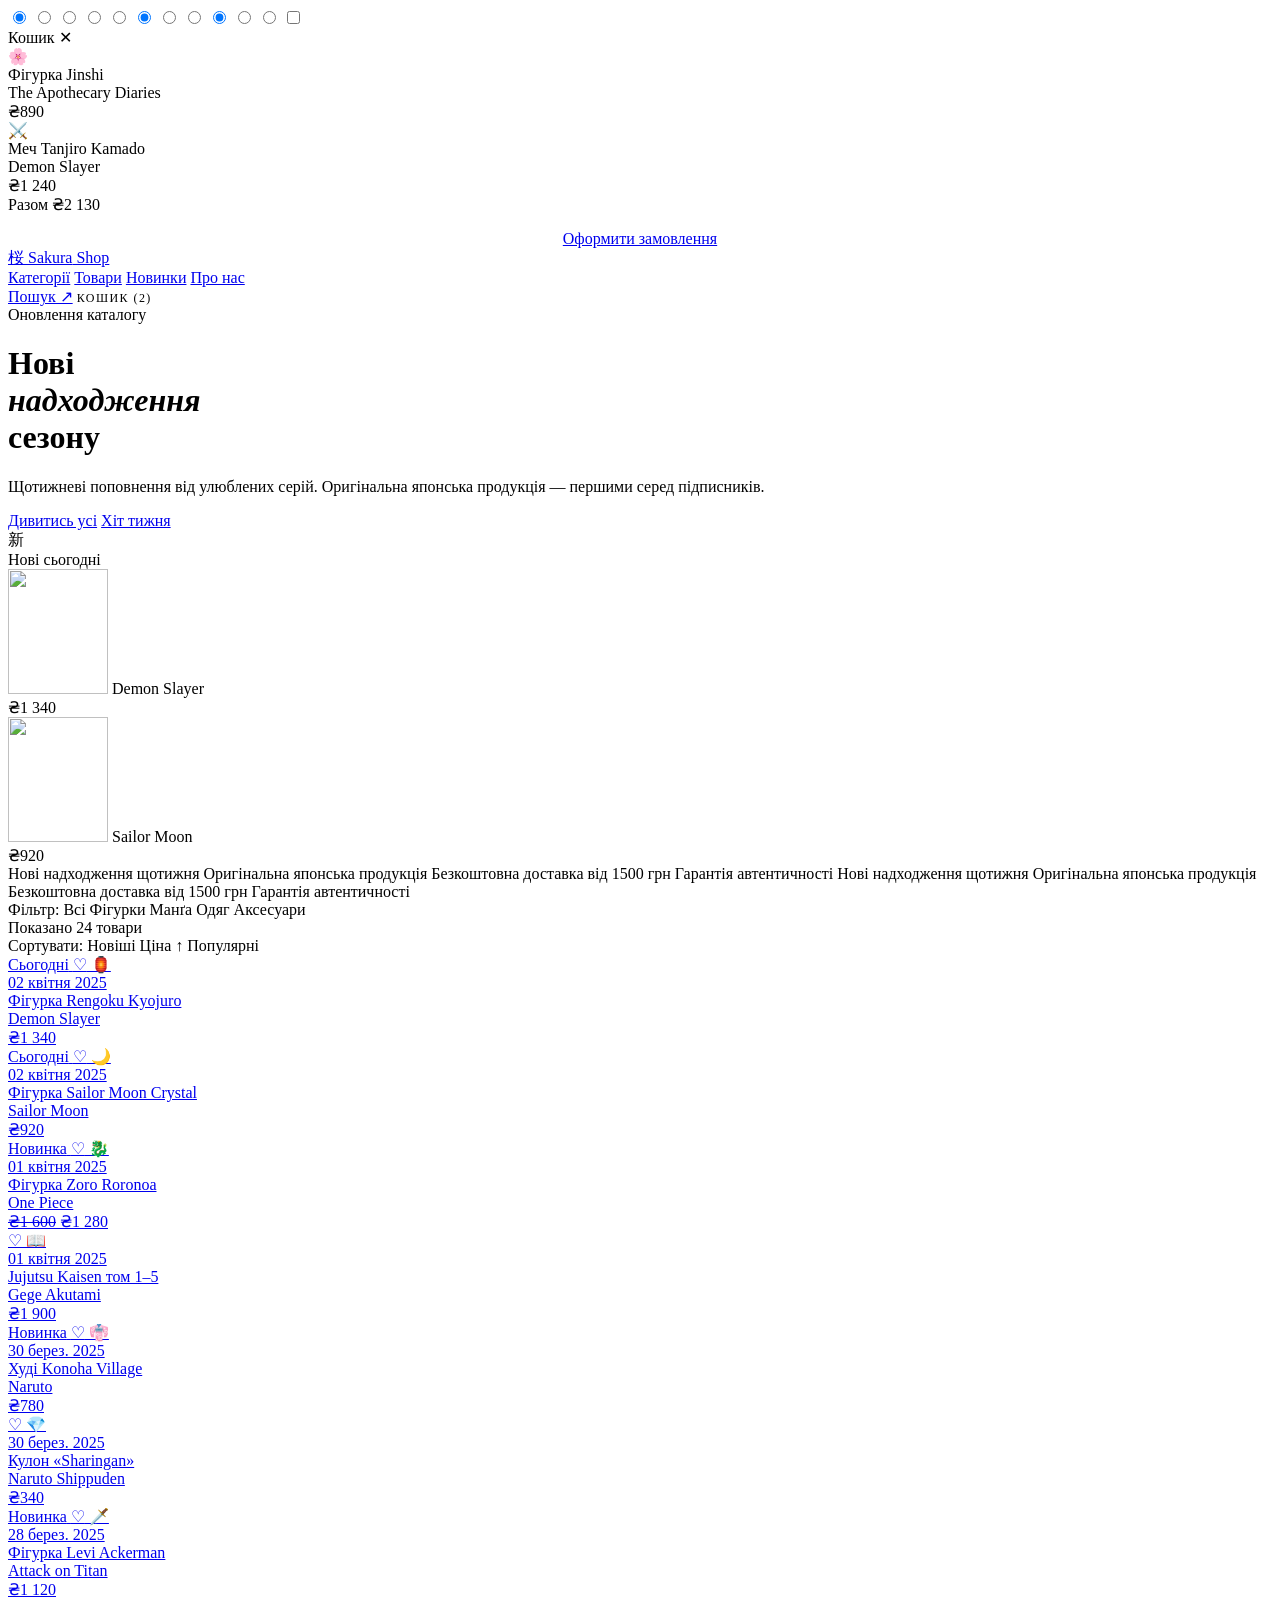
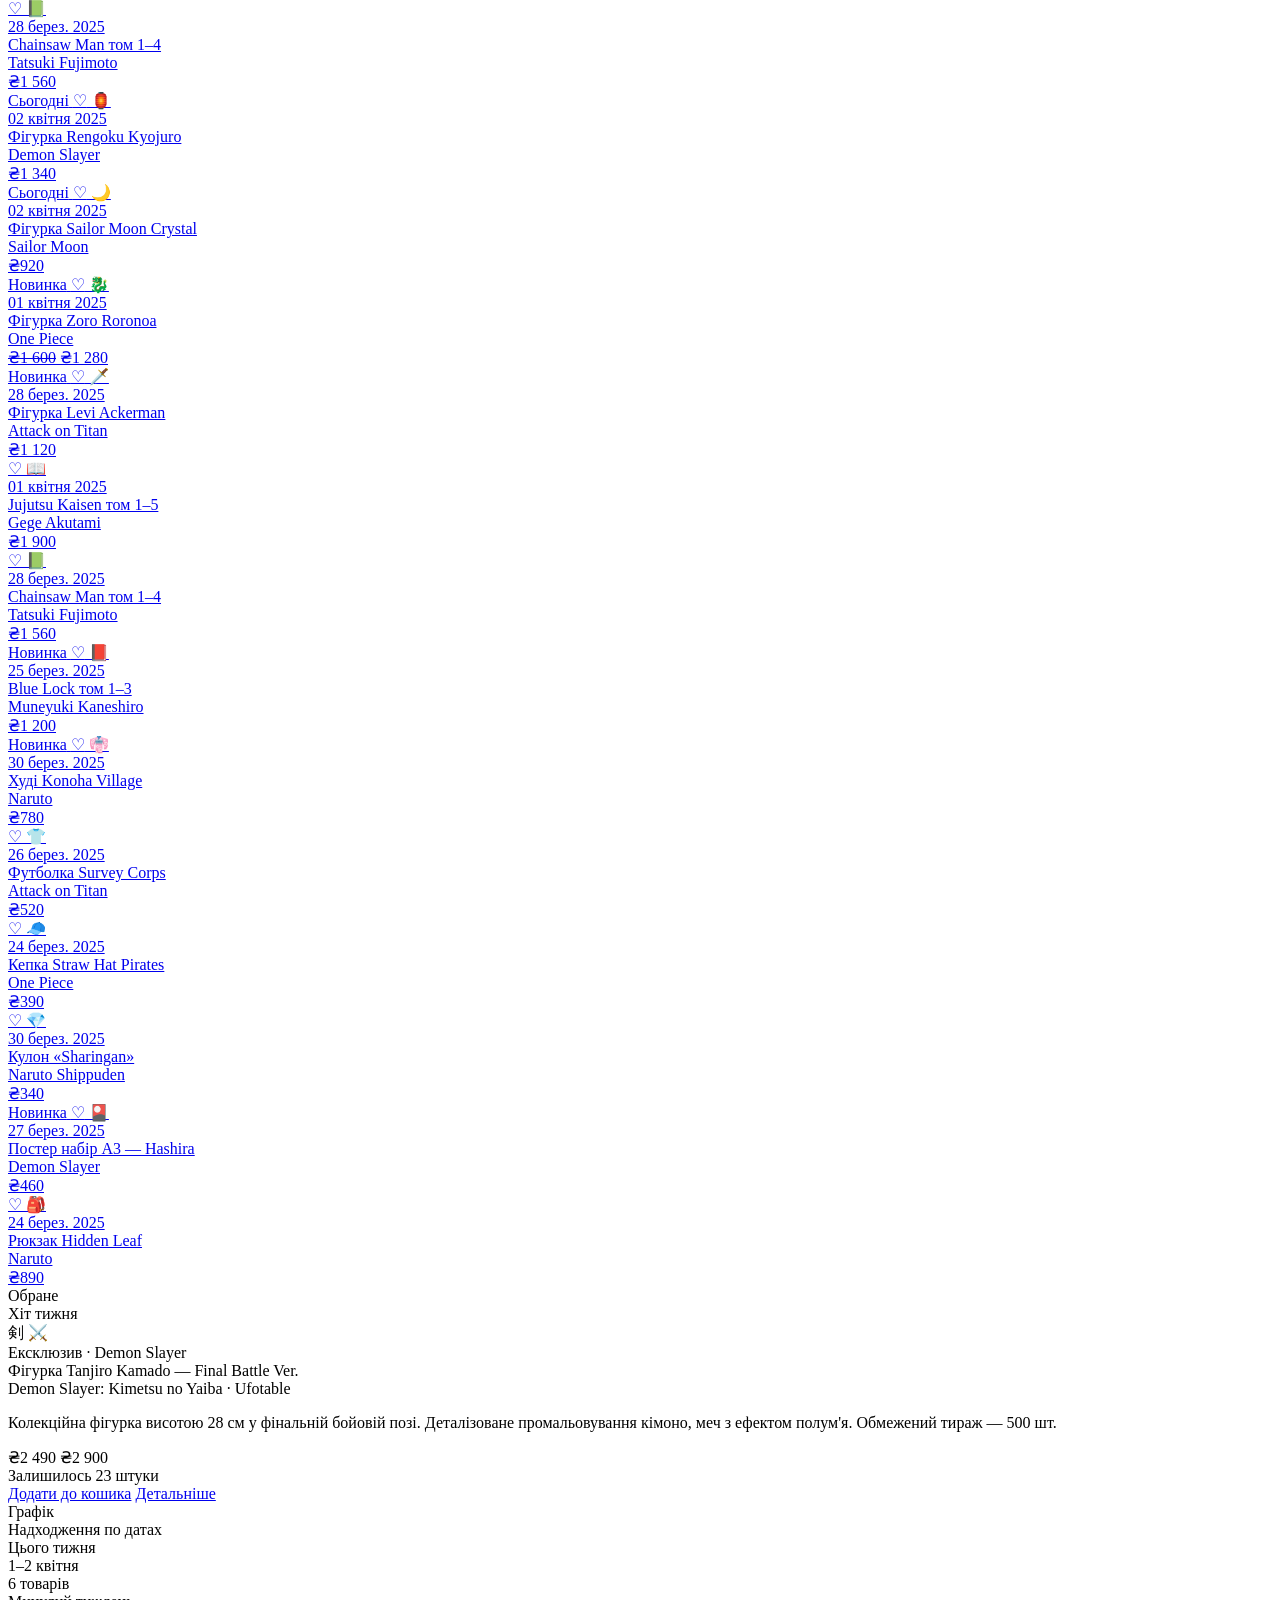
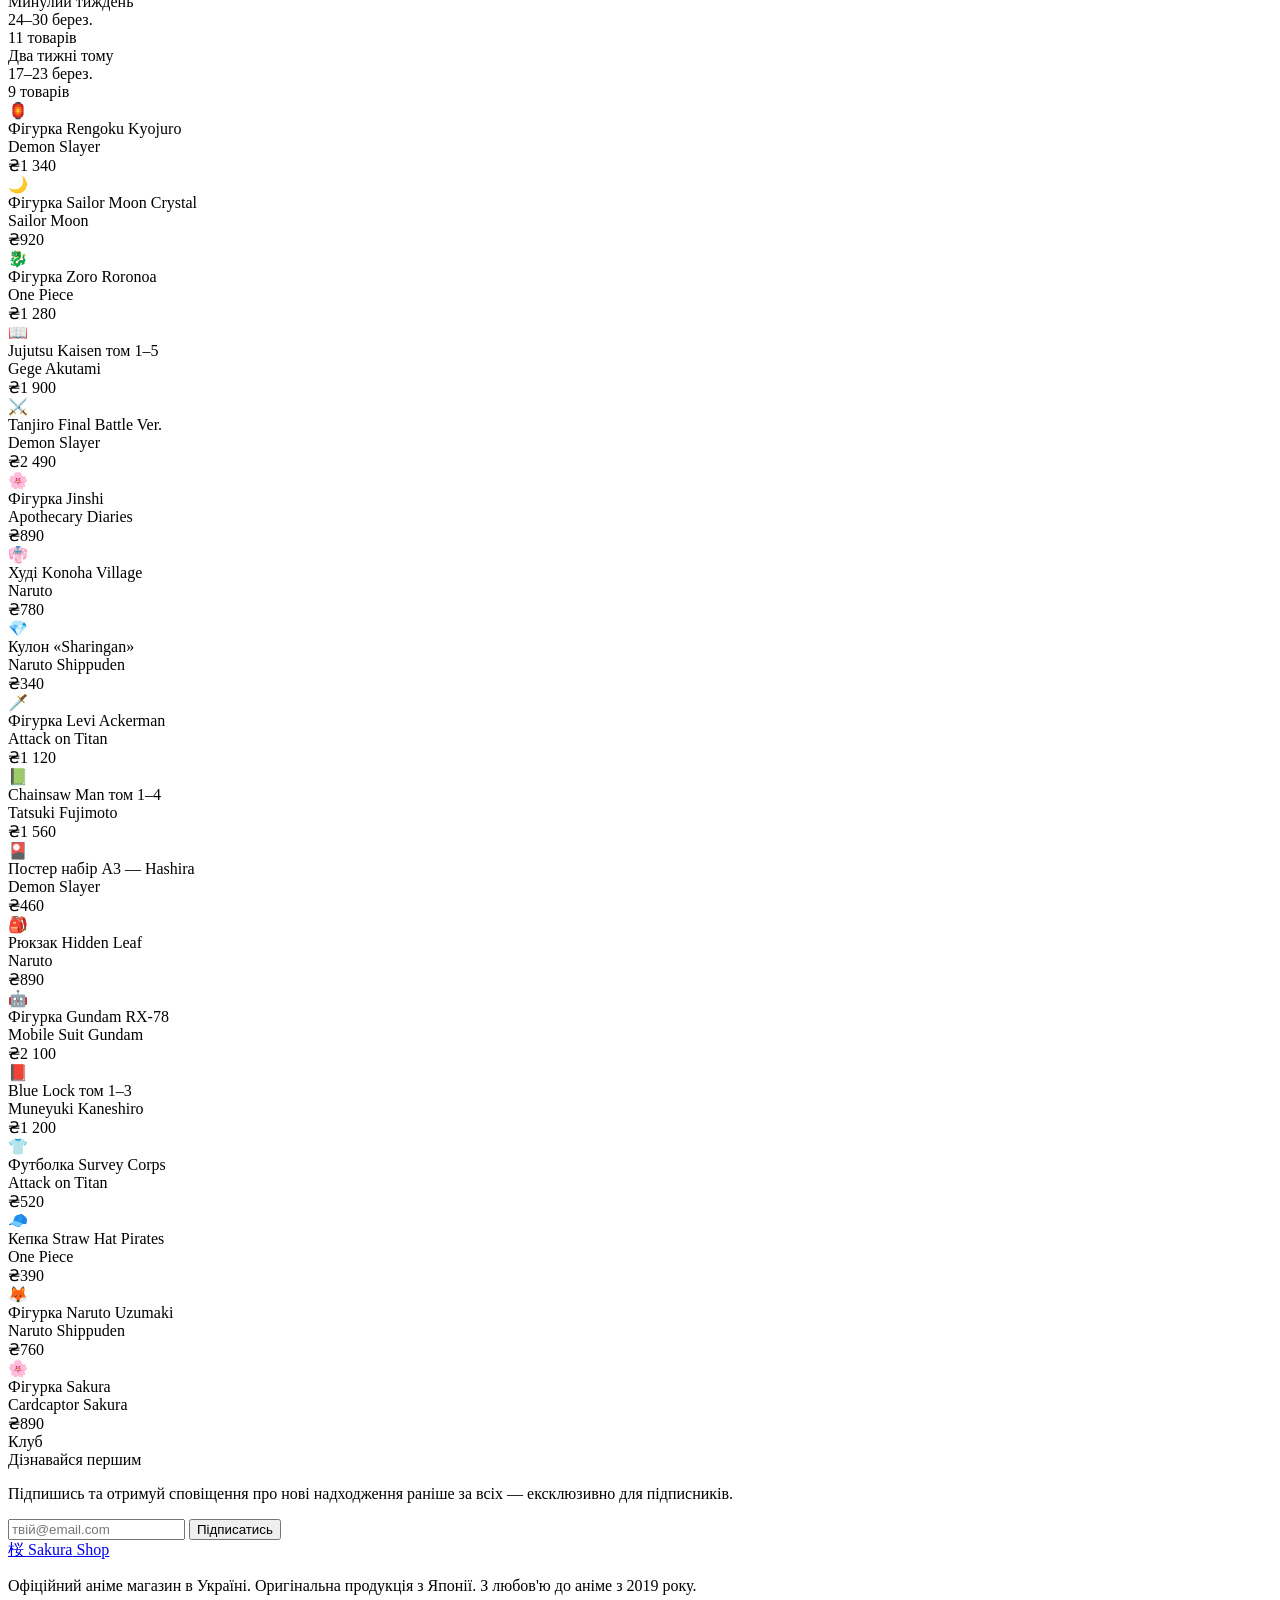
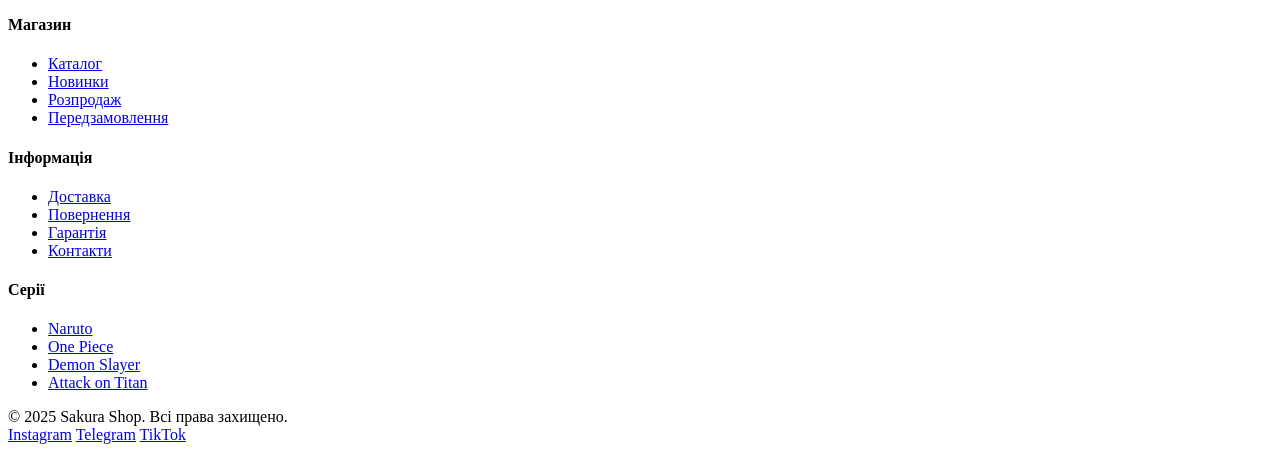
==== news.html @ 1159aafa "Update and rename products.html to news.html" ====
<!DOCTYPE html>
<html lang="uk">

<head>
  <meta charset="UTF-8">
  <meta name="viewport" content="width=device-width, initial-scale=1.0">
  <title>Sakura Shop — Новинки</title>
  <link
    href="https://fonts.googleapis.com/css2?family=Shippori+Mincho:wght@400;700&family=Montserrat:wght@300;400;500&display=swap"
    rel="stylesheet">
    <link rel="stylesheet" rel="news.css">

  
</head>

<body>

  <!-- Hidden radios for filters -->
  <input type="radio" name="filter" id="f1" class="filter-radio" checked>
  <input type="radio" name="filter" id="f2" class="filter-radio">
  <input type="radio" name="filter" id="f3" class="filter-radio">
  <input type="radio" name="filter" id="f4" class="filter-radio">
  <input type="radio" name="filter" id="f5" class="filter-radio">

  <!-- Hidden radios for sort -->
  <input type="radio" name="sort" id="s1" class="sort-radio" checked>
  <input type="radio" name="sort" id="s2" class="sort-radio">
  <input type="radio" name="sort" id="s3" class="sort-radio">

  <!-- Hidden radios for timeline -->
  <input type="radio" name="timeline" id="tl1" class="tl-radio" checked>
  <input type="radio" name="timeline" id="tl2" class="tl-radio">
  <input type="radio" name="timeline" id="tl3" class="tl-radio">

  <!-- Cart toggle -->
  <input type="checkbox" class="cart-toggle" id="cartToggle">
  <div class="cart-overlay">
    <div class="cart-drawer">
      <div class="cart-header">
        <span class="cart-title">Кошик</span>
        <label for="cartToggle" class="cart-close" style="cursor:pointer;">✕</label>
      </div>
      <div class="cart-item">
        <div class="cart-item-img">🌸</div>
        <div class="cart-item-info">
          <div class="cart-item-name">Фігурка Jinshi</div>
          <div class="cart-item-series">The Apothecary Diaries</div>
          <div class="cart-item-price">₴890</div>
        </div>
      </div>
      <div class="cart-item">
        <div class="cart-item-img">⚔️</div>
        <div class="cart-item-info">
          <div class="cart-item-name">Меч Tanjiro Kamado</div>
          <div class="cart-item-series">Demon Slayer</div>
          <div class="cart-item-price">₴1 240</div>
        </div>
      </div>
      <div class="cart-total">
        <span>Разом</span>
        <span>₴2 130</span>
      </div>
      <a href="#" class="btn-primary" style="width:100%;text-align:center;display:block;margin-top:1rem;">Оформити замовлення</a>
    </div>
  </div>

  <!-- HEADER -->
  <header>
    <a href="index.html" class="logo">桜 <span>Sakura</span> Shop</a>
    <nav>
      <a href="#categories">Категорії</a>
      <a href="products.html">Товари</a>
      <a href="news.html">Новинки</a>
      <a href="#">Про нас</a>
    </nav>
    <div class="nav-icon">
      <a href="#">Пошук ↗</a>
      <label for="cartToggle" style="cursor:pointer;font-size:0.75rem;letter-spacing:0.12em;text-transform:uppercase;color:var(--fog);transition:color 0.3s;" data-tip="2 товари">
      Кошик (2)
    </label>
    </div>
  </header>

  <!-- PAGE HERO -->
  <div class="page-hero">
    <div class="page-hero-text">
      <span class="hero-label">Оновлення каталогу</span>
      <h1 class="page-hero-title">Нові<br><em>надходження</em><br>сезону</h1>
      <p class="page-hero-sub">Щотижневі поповнення від улюблених серій. Оригінальна японська продукція — першими серед підписників.</p>
      <div>
        <a href="#new-grid" class="btn-primary">Дивитись усі</a>
        <a href="#weekly" class="btn-outline">Хіт тижня</a>
      </div>
    </div>
    <div class="page-hero-visual">
      <span class="page-hero-bg">新</span>
      <div class="page-hero-badge">Нові сьогодні</div>
      <div class="page-hero-cards">
        <div class="phc">
          <span class="phc-emoji"><img src="https://static.posters.cz/image/1300/258584.jpg" height="125px" width="100px"</span>
          <span class="phc-label">Demon Slayer</span>
          <div class="phc-price">₴1 340</div>
        </div>
        <div class="phc">
          <span class="phc-emoji"><img src="https://posterior.ru/products/detailed/31/sailor-moon-27-%5Ba2%5D.jpg" height="125px" width="100px"</span>
          <span class="phc-label">Sailor Moon</span>
          <div class="phc-price">₴920</div>
        </div>
      </div>
    </div>
  </div>

  <!-- MARQUEE -->
  <div class="marquee-wrap">
    <div class="marquee-track">
      <span class="marquee-item"><span class="marquee-dot"></span>Нові надходження щотижня</span>
      <span class="marquee-item"><span class="marquee-dot"></span>Оригінальна японська продукція</span>
      <span class="marquee-item"><span class="marquee-dot"></span>Безкоштовна доставка від 1500 грн</span>
      <span class="marquee-item"><span class="marquee-dot"></span>Гарантія автентичності</span>
      <span class="marquee-item"><span class="marquee-dot"></span>Нові надходження щотижня</span>
      <span class="marquee-item"><span class="marquee-dot"></span>Оригінальна японська продукція</span>
      <span class="marquee-item"><span class="marquee-dot"></span>Безкоштовна доставка від 1500 грн</span>
      <span class="marquee-item"><span class="marquee-dot"></span>Гарантія автентичності</span>
    </div>
  </div>

  <!-- FILTER BAR -->
  <div class="filter-section" id="new-grid">
    <div class="filter-bar">
      <span class="filter-lbl-text">Фільтр:</span>
      <label for="f1" class="filter-label fb1">Всі</label>
      <label for="f2" class="filter-label fb2">Фігурки</label>
      <label for="f3" class="filter-label fb3">Манґа</label>
      <label for="f4" class="filter-label fb4">Одяг</label>
      <label for="f5" class="filter-label fb5">Аксесуари</label>
    </div>
  </div>

  <!-- SORT ROW -->
  <div class="sort-row">
    <span class="sort-count">Показано <span>24</span> товари</span>
    <div class="sort-options">
      <span class="sort-lbl-text">Сортувати:</span>
      <label for="s1" class="sort-btn sb1">Новіші</label>
      <label for="s2" class="sort-btn sb2">Ціна ↑</label>
      <label for="s3" class="sort-btn sb3">Популярні</label>
    </div>
  </div>

  <!-- NEW ARRIVALS GRID -->
  <section class="new-section">

    <!-- ALL -->
    <div class="new-grid-all">
      <a href="#" class="product-card">
        <div class="product-img">
          <span class="product-badge">Сьогодні</span>
          <span class="product-wishlist">♡</span>
         🏮
        </div>
        <div class="arrival-date">02 квітня 2025</div>
        <div class="product-name">Фігурка Rengoku Kyojuro</div>
        <div class="product-series">Demon Slayer</div>
        <div class="product-price">₴1 340</div>
      </a>
      <a href="#" class="product-card">
        <div class="product-img">
          <span class="product-badge">Сьогодні</span>
          <span class="product-wishlist">♡</span>
          🌙
        </div>
        <div class="arrival-date">02 квітня 2025</div>
        <div class="product-name">Фігурка Sailor Moon Crystal</div>
        <div class="product-series">Sailor Moon</div>
        <div class="product-price">₴920</div>
      </a>
      <a href="#" class="product-card">
        <div class="product-img">
          <span class="product-badge new-badge">Новинка</span>
          <span class="product-wishlist">♡</span>
          🐉
        </div>
        <div class="arrival-date">01 квітня 2025</div>
        <div class="product-name">Фігурка Zoro Roronoa</div>
        <div class="product-series">One Piece</div>
        <div class="product-price"><s>₴1 600</s> ₴1 280</div>
      </a>
      <a href="#" class="product-card">
        <div class="product-img">
          <span class="product-wishlist">♡</span>
          📖
        </div>
        <div class="arrival-date">01 квітня 2025</div>
        <div class="product-name">Jujutsu Kaisen том 1–5</div>
        <div class="product-series">Gege Akutami</div>
        <div class="product-price">₴1 900</div>
      </a>
      <a href="#" class="product-card">
        <div class="product-img">
          <span class="product-badge new-badge">Новинка</span>
          <span class="product-wishlist">♡</span>
          👘
        </div>
        <div class="arrival-date">30 берез. 2025</div>
        <div class="product-name">Худі Konoha Village</div>
        <div class="product-series">Naruto</div>
        <div class="product-price">₴780</div>
      </a>
      <a href="#" class="product-card">
        <div class="product-img">
          <span class="product-wishlist">♡</span>
          💎
        </div>
        <div class="arrival-date">30 берез. 2025</div>
        <div class="product-name">Кулон «Sharingan»</div>
        <div class="product-series">Naruto Shippuden</div>
        <div class="product-price">₴340</div>
      </a>
      <a href="#" class="product-card">
        <div class="product-img">
          <span class="product-badge new-badge">Новинка</span>
          <span class="product-wishlist">♡</span>
          🗡️
        </div>
        <div class="arrival-date">28 берез. 2025</div>
        <div class="product-name">Фігурка Levi Ackerman</div>
        <div class="product-series">Attack on Titan</div>
        <div class="product-price">₴1 120</div>
      </a>
      <a href="#" class="product-card">
        <div class="product-img">
          <span class="product-wishlist">♡</span>
          📗
        </div>
        <div class="arrival-date">28 берез. 2025</div>
        <div class="product-name">Chainsaw Man том 1–4</div>
        <div class="product-series">Tatsuki Fujimoto</div>
        <div class="product-price">₴1 560</div>
      </a>
    </div>

    <!-- FIGURES -->
    <div class="new-grid-fig">
      <a href="#" class="product-card">
        <div class="product-img">
          <span class="product-badge">Сьогодні</span>
          <span class="product-wishlist">♡</span>
          🏮
        </div>
        <div class="arrival-date">02 квітня 2025</div>
        <div class="product-name">Фігурка Rengoku Kyojuro</div>
        <div class="product-series">Demon Slayer</div>
        <div class="product-price">₴1 340</div>
      </a>
      <a href="#" class="product-card">
        <div class="product-img">
          <span class="product-badge">Сьогодні</span>
          <span class="product-wishlist">♡</span>
          🌙
        </div>
        <div class="arrival-date">02 квітня 2025</div>
        <div class="product-name">Фігурка Sailor Moon Crystal</div>
        <div class="product-series">Sailor Moon</div>
        <div class="product-price">₴920</div>
      </a>
      <a href="#" class="product-card">
        <div class="product-img">
          <span class="product-badge new-badge">Новинка</span>
          <span class="product-wishlist">♡</span>
          🐉
        </div>
        <div class="arrival-date">01 квітня 2025</div>
        <div class="product-name">Фігурка Zoro Roronoa</div>
        <div class="product-series">One Piece</div>
        <div class="product-price"><s>₴1 600</s> ₴1 280</div>
      </a>
      <a href="#" class="product-card">
        <div class="product-img">
          <span class="product-badge new-badge">Новинка</span>
          <span class="product-wishlist">♡</span>
          🗡️
        </div>
        <div class="arrival-date">28 берез. 2025</div>
        <div class="product-name">Фігурка Levi Ackerman</div>
        <div class="product-series">Attack on Titan</div>
        <div class="product-price">₴1 120</div>
      </a>
    </div>

    <!-- MANGA -->
    <div class="new-grid-manga">
      <a href="#" class="product-card">
        <div class="product-img">
          <span class="product-wishlist">♡</span>
          📖
        </div>
        <div class="arrival-date">01 квітня 2025</div>
        <div class="product-name">Jujutsu Kaisen том 1–5</div>
        <div class="product-series">Gege Akutami</div>
        <div class="product-price">₴1 900</div>
      </a>
      <a href="#" class="product-card">
        <div class="product-img">
          <span class="product-wishlist">♡</span>
          📗
        </div>
        <div class="arrival-date">28 берез. 2025</div>
        <div class="product-name">Chainsaw Man том 1–4</div>
        <div class="product-series">Tatsuki Fujimoto</div>
        <div class="product-price">₴1 560</div>
      </a>
      <a href="#" class="product-card">
        <div class="product-img">
          <span class="product-badge new-badge">Новинка</span>
          <span class="product-wishlist">♡</span>
          📕
        </div>
        <div class="arrival-date">25 берез. 2025</div>
        <div class="product-name">Blue Lock том 1–3</div>
        <div class="product-series">Muneyuki Kaneshiro</div>
        <div class="product-price">₴1 200</div>
      </a>
    </div>

    <!-- CLOTHING -->
    <div class="new-grid-cloth">
      <a href="#" class="product-card">
        <div class="product-img">
          <span class="product-badge new-badge">Новинка</span>
          <span class="product-wishlist">♡</span>
          👘
        </div>
        <div class="arrival-date">30 берез. 2025</div>
        <div class="product-name">Худі Konoha Village</div>
        <div class="product-series">Naruto</div>
        <div class="product-price">₴780</div>
      </a>
      <a href="#" class="product-card">
        <div class="product-img">
          <span class="product-wishlist">♡</span>
          👕
        </div>
        <div class="arrival-date">26 берез. 2025</div>
        <div class="product-name">Футболка Survey Corps</div>
        <div class="product-series">Attack on Titan</div>
        <div class="product-price">₴520</div>
      </a>
      <a href="#" class="product-card">
        <div class="product-img">
          <span class="product-wishlist">♡</span>
          🧢
        </div>
        <div class="arrival-date">24 берез. 2025</div>
        <div class="product-name">Кепка Straw Hat Pirates</div>
        <div class="product-series">One Piece</div>
        <div class="product-price">₴390</div>
      </a>
    </div>

    <!-- ACCESSORIES -->
    <div class="new-grid-acc">
      <a href="#" class="product-card">
        <div class="product-img">
          <span class="product-wishlist">♡</span>
          💎
        </div>
        <div class="arrival-date">30 берез. 2025</div>
        <div class="product-name">Кулон «Sharingan»</div>
        <div class="product-series">Naruto Shippuden</div>
        <div class="product-price">₴340</div>
      </a>
      <a href="#" class="product-card">
        <div class="product-img">
          <span class="product-badge new-badge">Новинка</span>
          <span class="product-wishlist">♡</span>
          🎴
        </div>
        <div class="arrival-date">27 берез. 2025</div>
        <div class="product-name">Постер набір A3 — Hashira</div>
        <div class="product-series">Demon Slayer</div>
        <div class="product-price">₴460</div>
      </a>
      <a href="#" class="product-card">
        <div class="product-img">
          <span class="product-wishlist">♡</span>
          🎒
        </div>
        <div class="arrival-date">24 берез. 2025</div>
        <div class="product-name">Рюкзак Hidden Leaf</div>
        <div class="product-series">Naruto</div>
        <div class="product-price">₴890</div>
      </a>
    </div>

  </section>

  <!-- WEEKLY HIGHLIGHT -->
  <div class="weekly-section" id="weekly">
    <div class="section-label">Обране</div>
    <div class="section-title">Хіт тижня</div>
    <div class="weekly-inner">
      <div class="weekly-img">
        <span class="weekly-bg-text">剣</span>
        <span class="weekly-emoji">⚔️</span>
      </div>
      <div class="weekly-info">
        <div class="weekly-label">Ексклюзив · Demon Slayer</div>
        <div class="weekly-title">Фігурка Tanjiro Kamado — Final Battle Ver.</div>
        <div class="weekly-series">Demon Slayer: Kimetsu no Yaiba · Ufotable</div>
        <p class="weekly-desc">Колекційна фігурка висотою 28 см у фінальній бойовій позі. Деталізоване промальовування кімоно, меч з ефектом полум'я. Обмежений тираж — 500 шт.</p>
        <div class="weekly-price-row">
          <span class="weekly-price">₴2 490</span>
          <span class="weekly-price-old">₴2 900</span>
        </div>
        <div class="weekly-stock">Залишилось 23 штуки</div>
        <div>
          <a href="#" class="btn-primary">Додати до кошика</a>
          <a href="#" class="btn-outline">Детальніше</a>
        </div>
      </div>
    </div>
  </div>

  <!-- TIMELINE -->
  <section class="timeline-section">
    <div class="section-label">Графік</div>
    <div class="section-title">Надходження по датах</div>
    <div class="timeline">
      <div class="timeline-col-dates">
        <div class="timeline-date-item tdi1">
          <label for="tl1">
            <div class="tdi-week">Цього тижня</div>
            <div class="tdi-date">1–2 квітня</div>
            <div class="tdi-count">6 товарів</div>
          </label>
        </div>
        <div class="timeline-date-item tdi2">
          <label for="tl2">
            <div class="tdi-week">Минулий тиждень</div>
            <div class="tdi-date">24–30 берез.</div>
            <div class="tdi-count">11 товарів</div>
          </label>
        </div>
        <div class="timeline-date-item tdi3">
          <label for="tl3">
            <div class="tdi-week">Два тижні тому</div>
            <div class="tdi-date">17–23 берез.</div>
            <div class="tdi-count">9 товарів</div>
          </label>
        </div>
      </div>
      <div class="timeline-col-items">
        <div class="tl-panel tlp1">
          <div class="tl-items-grid">
            <div class="tl-item">
              <div class="tl-item-img">🏮</div>
              <div class="tl-item-info">
                <div class="tl-item-name">Фігурка Rengoku Kyojuro</div>
                <div class="tl-item-series">Demon Slayer</div>
                <div class="tl-item-price">₴1 340</div>
              </div>
            </div>
            <div class="tl-item">
              <div class="tl-item-img">🌙</div>
              <div class="tl-item-info">
                <div class="tl-item-name">Фігурка Sailor Moon Crystal</div>
                <div class="tl-item-series">Sailor Moon</div>
                <div class="tl-item-price">₴920</div>
              </div>
            </div>
            <div class="tl-item">
              <div class="tl-item-img">🐉</div>
              <div class="tl-item-info">
                <div class="tl-item-name">Фігурка Zoro Roronoa</div>
                <div class="tl-item-series">One Piece</div>
                <div class="tl-item-price">₴1 280</div>
              </div>
            </div>
            <div class="tl-item">
              <div class="tl-item-img">📖</div>
              <div class="tl-item-info">
                <div class="tl-item-name">Jujutsu Kaisen том 1–5</div>
                <div class="tl-item-series">Gege Akutami</div>
                <div class="tl-item-price">₴1 900</div>
              </div>
            </div>
            <div class="tl-item">
              <div class="tl-item-img">⚔️</div>
              <div class="tl-item-info">
                <div class="tl-item-name">Tanjiro Final Battle Ver.</div>
                <div class="tl-item-series">Demon Slayer</div>
                <div class="tl-item-price">₴2 490</div>
              </div>
            </div>
            <div class="tl-item">
              <div class="tl-item-img">🌸</div>
              <div class="tl-item-info">
                <div class="tl-item-name">Фігурка Jinshi</div>
                <div class="tl-item-series">Apothecary Diaries</div>
                <div class="tl-item-price">₴890</div>
              </div>
            </div>
          </div>
        </div>
        <div class="tl-panel tlp2">
          <div class="tl-items-grid">
            <div class="tl-item">
              <div class="tl-item-img">👘</div>
              <div class="tl-item-info">
                <div class="tl-item-name">Худі Konoha Village</div>
                <div class="tl-item-series">Naruto</div>
                <div class="tl-item-price">₴780</div>
              </div>
            </div>
            <div class="tl-item">
              <div class="tl-item-img">💎</div>
              <div class="tl-item-info">
                <div class="tl-item-name">Кулон «Sharingan»</div>
                <div class="tl-item-series">Naruto Shippuden</div>
                <div class="tl-item-price">₴340</div>
              </div>
            </div>
            <div class="tl-item">
              <div class="tl-item-img">🗡️</div>
              <div class="tl-item-info">
                <div class="tl-item-name">Фігурка Levi Ackerman</div>
                <div class="tl-item-series">Attack on Titan</div>
                <div class="tl-item-price">₴1 120</div>
              </div>
            </div>
            <div class="tl-item">
              <div class="tl-item-img">📗</div>
              <div class="tl-item-info">
                <div class="tl-item-name">Chainsaw Man том 1–4</div>
                <div class="tl-item-series">Tatsuki Fujimoto</div>
                <div class="tl-item-price">₴1 560</div>
              </div>
            </div>
            <div class="tl-item">
              <div class="tl-item-img">🎴</div>
              <div class="tl-item-info">
                <div class="tl-item-name">Постер набір A3 — Hashira</div>
                <div class="tl-item-series">Demon Slayer</div>
                <div class="tl-item-price">₴460</div>
              </div>
            </div>
            <div class="tl-item">
              <div class="tl-item-img">🎒</div>
              <div class="tl-item-info">
                <div class="tl-item-name">Рюкзак Hidden Leaf</div>
                <div class="tl-item-series">Naruto</div>
                <div class="tl-item-price">₴890</div>
              </div>
            </div>
          </div>
        </div>
        <div class="tl-panel tlp3">
          <div class="tl-items-grid">
            <div class="tl-item">
              <div class="tl-item-img">🤖</div>
              <div class="tl-item-info">
                <div class="tl-item-name">Фігурка Gundam RX-78</div>
                <div class="tl-item-series">Mobile Suit Gundam</div>
                <div class="tl-item-price">₴2 100</div>
              </div>
            </div>
            <div class="tl-item">
              <div class="tl-item-img">📕</div>
              <div class="tl-item-info">
                <div class="tl-item-name">Blue Lock том 1–3</div>
                <div class="tl-item-series">Muneyuki Kaneshiro</div>
                <div class="tl-item-price">₴1 200</div>
              </div>
            </div>
            <div class="tl-item">
              <div class="tl-item-img">👕</div>
              <div class="tl-item-info">
                <div class="tl-item-name">Футболка Survey Corps</div>
                <div class="tl-item-series">Attack on Titan</div>
                <div class="tl-item-price">₴520</div>
              </div>
            </div>
            <div class="tl-item">
              <div class="tl-item-img">🧢</div>
              <div class="tl-item-info">
                <div class="tl-item-name">Кепка Straw Hat Pirates</div>
                <div class="tl-item-series">One Piece</div>
                <div class="tl-item-price">₴390</div>
              </div>
            </div>
            <div class="tl-item">
              <div class="tl-item-img">🦊</div>
              <div class="tl-item-info">
                <div class="tl-item-name">Фігурка Naruto Uzumaki</div>
                <div class="tl-item-series">Naruto Shippuden</div>
                <div class="tl-item-price">₴760</div>
              </div>
            </div>
            <div class="tl-item">
              <div class="tl-item-img">🌸</div>
              <div class="tl-item-info">
                <div class="tl-item-name">Фігурка Sakura</div>
                <div class="tl-item-series">Cardcaptor Sakura</div>
                <div class="tl-item-price">₴890</div>
              </div>
            </div>
          </div>
        </div>
      </div>
    </div>
  </section>

  <!-- NEWSLETTER -->
  <div class="newsletter">
    <div class="section-label">Клуб</div>
    <div class="section-title">Дізнавайся першим</div>
    <p>Підпишись та отримуй сповіщення про нові надходження раніше за всіх — ексклюзивно для підписників.</p>
    <div class="email-row">
      <input type="email" placeholder="твій@email.com">
      <button type="button">Підписатись</button>
    </div>
  </div>

  <!-- FOOTER -->
  <footer>
    <div class="footer-grid">
      <div class="footer-brand">
        <a href="#" class="logo">桜 <span>Sakura</span> Shop</a>
        <p class="footer-desc">Офіційний аніме магазин в Україні. Оригінальна продукція з Японії. З любов'ю до аніме з 2019 року.</p>
      </div>
      <div class="footer-col">
        <h4>Магазин</h4>
        <ul>
          <li><a href="#">Каталог</a></li>
          <li><a href="#">Новинки</a></li>
          <li><a href="#">Розпродаж</a></li>
          <li><a href="#">Передзамовлення</a></li>
        </ul>
      </div>
      <div class="footer-col">
        <h4>Інформація</h4>
        <ul>
          <li><a href="#">Доставка</a></li>
          <li><a href="#">Повернення</a></li>
          <li><a href="#">Гарантія</a></li>
          <li><a href="#">Контакти</a></li>
        </ul>
      </div>
      <div class="footer-col">
        <h4>Серії</h4>
        <ul>
          <li><a href="#">Naruto</a></li>
          <li><a href="#">One Piece</a></li>
          <li><a href="#">Demon Slayer</a></li>
          <li><a href="#">Attack on Titan</a></li>
        </ul>
      </div>
    </div>
    <div class="footer-bottom">
      <span>© 2025 Sakura Shop. Всі права захищено.</span>
      <div class="socials">
        <a href="#">Instagram</a>
        <a href="#">Telegram</a>
        <a href="#">TikTok</a>
      </div>
    </div>
  </footer>

</body>
</html>
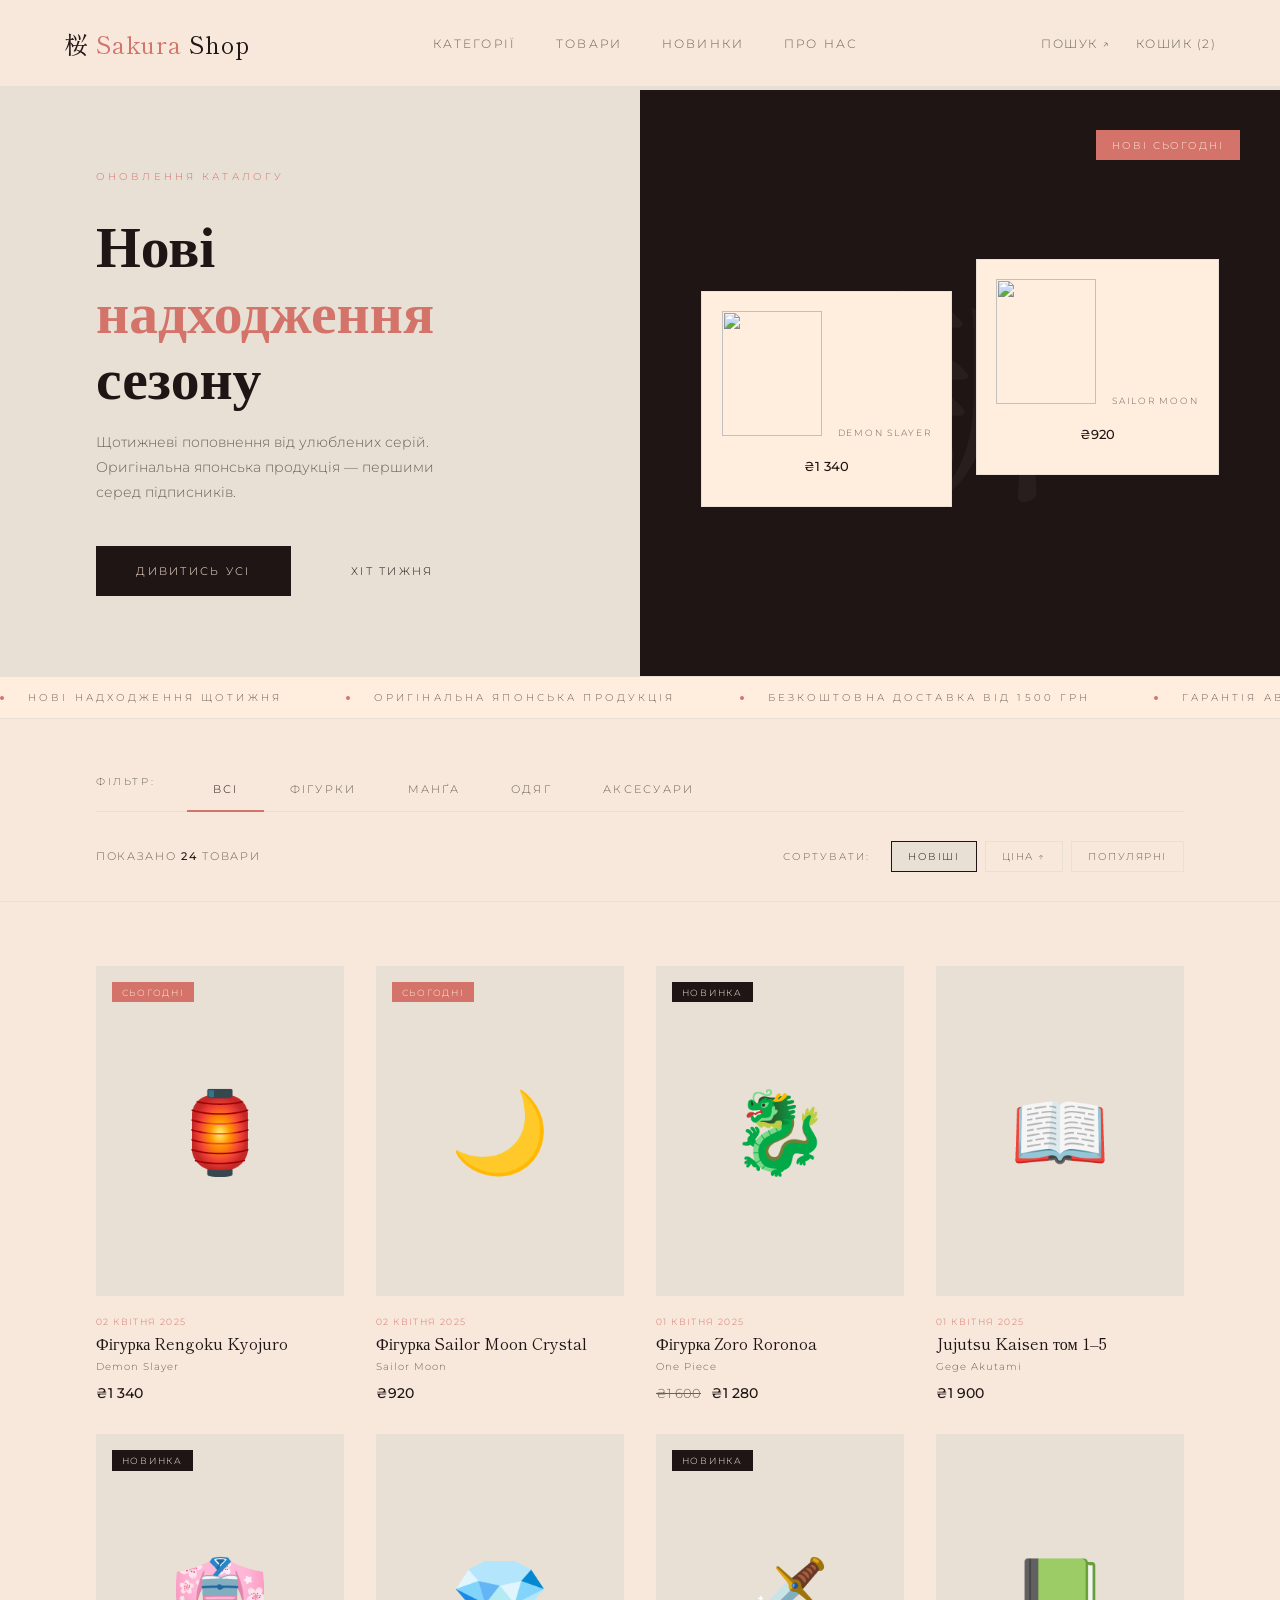
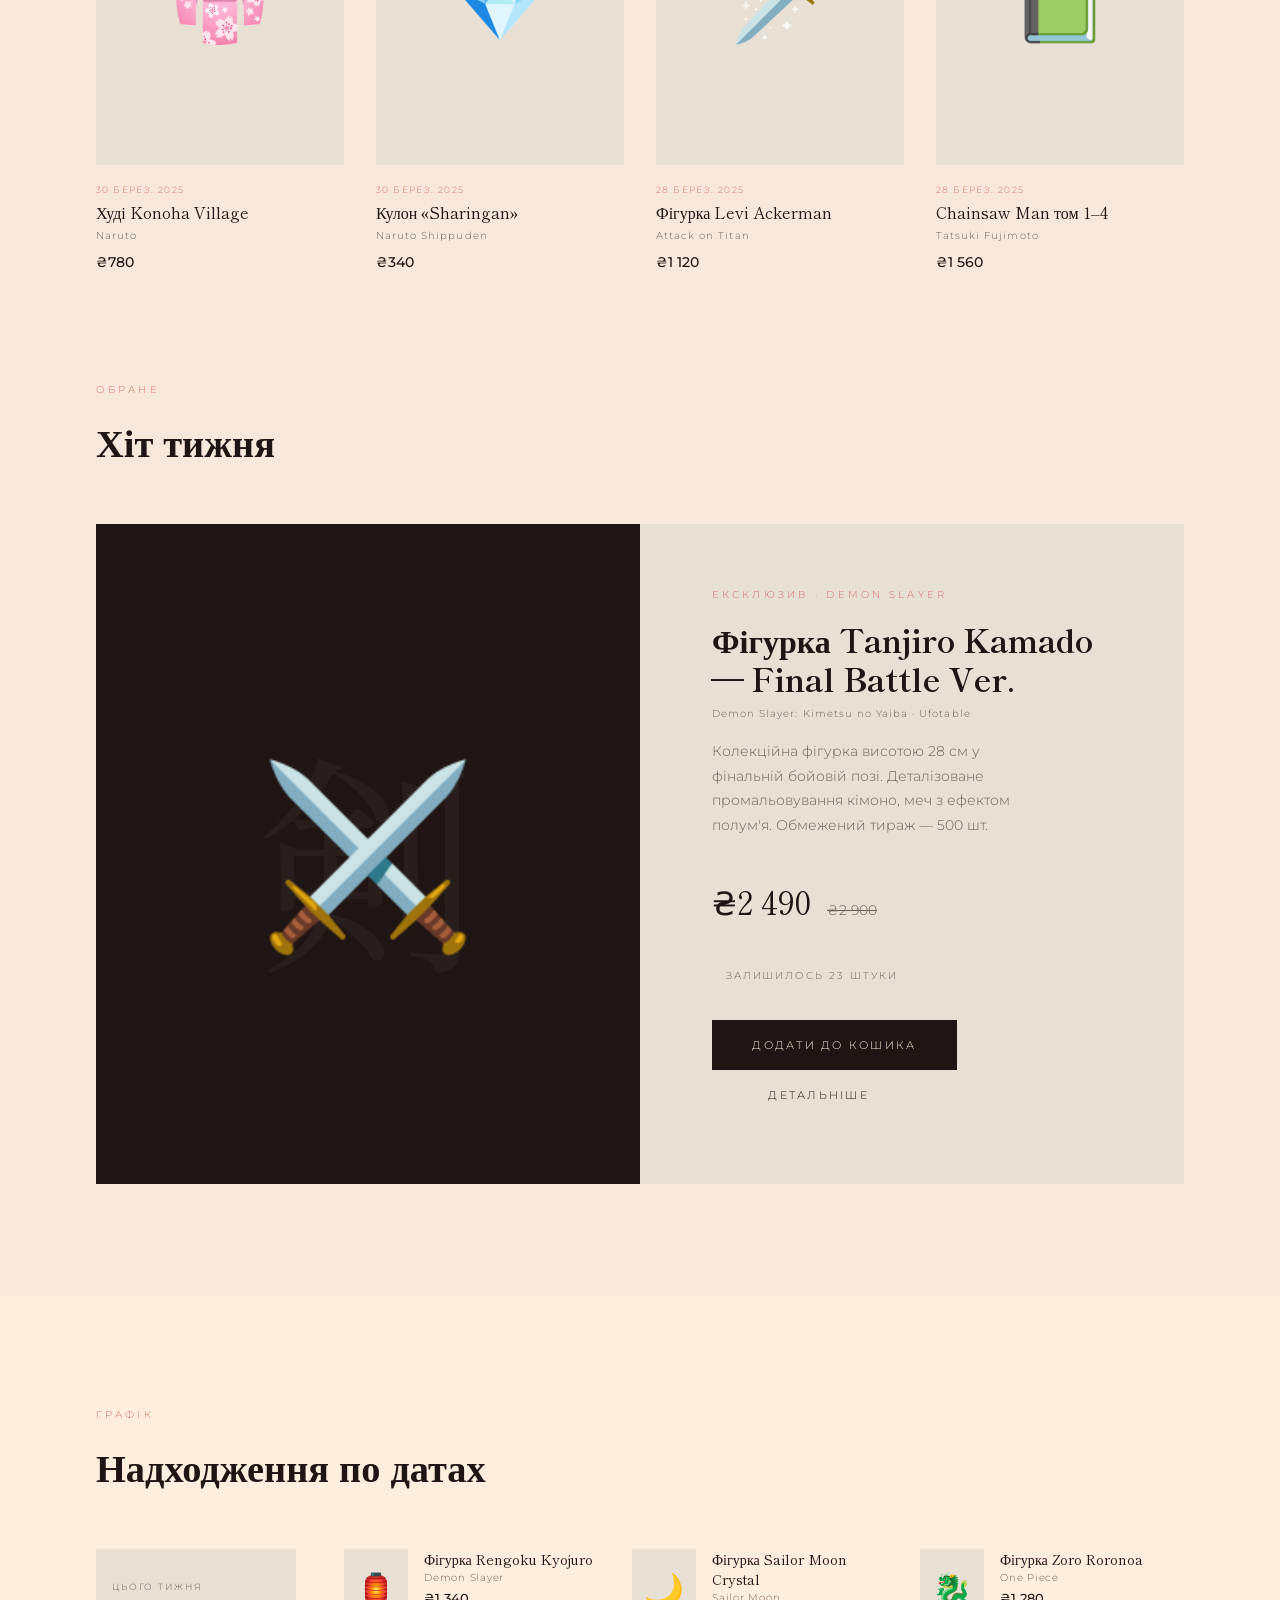
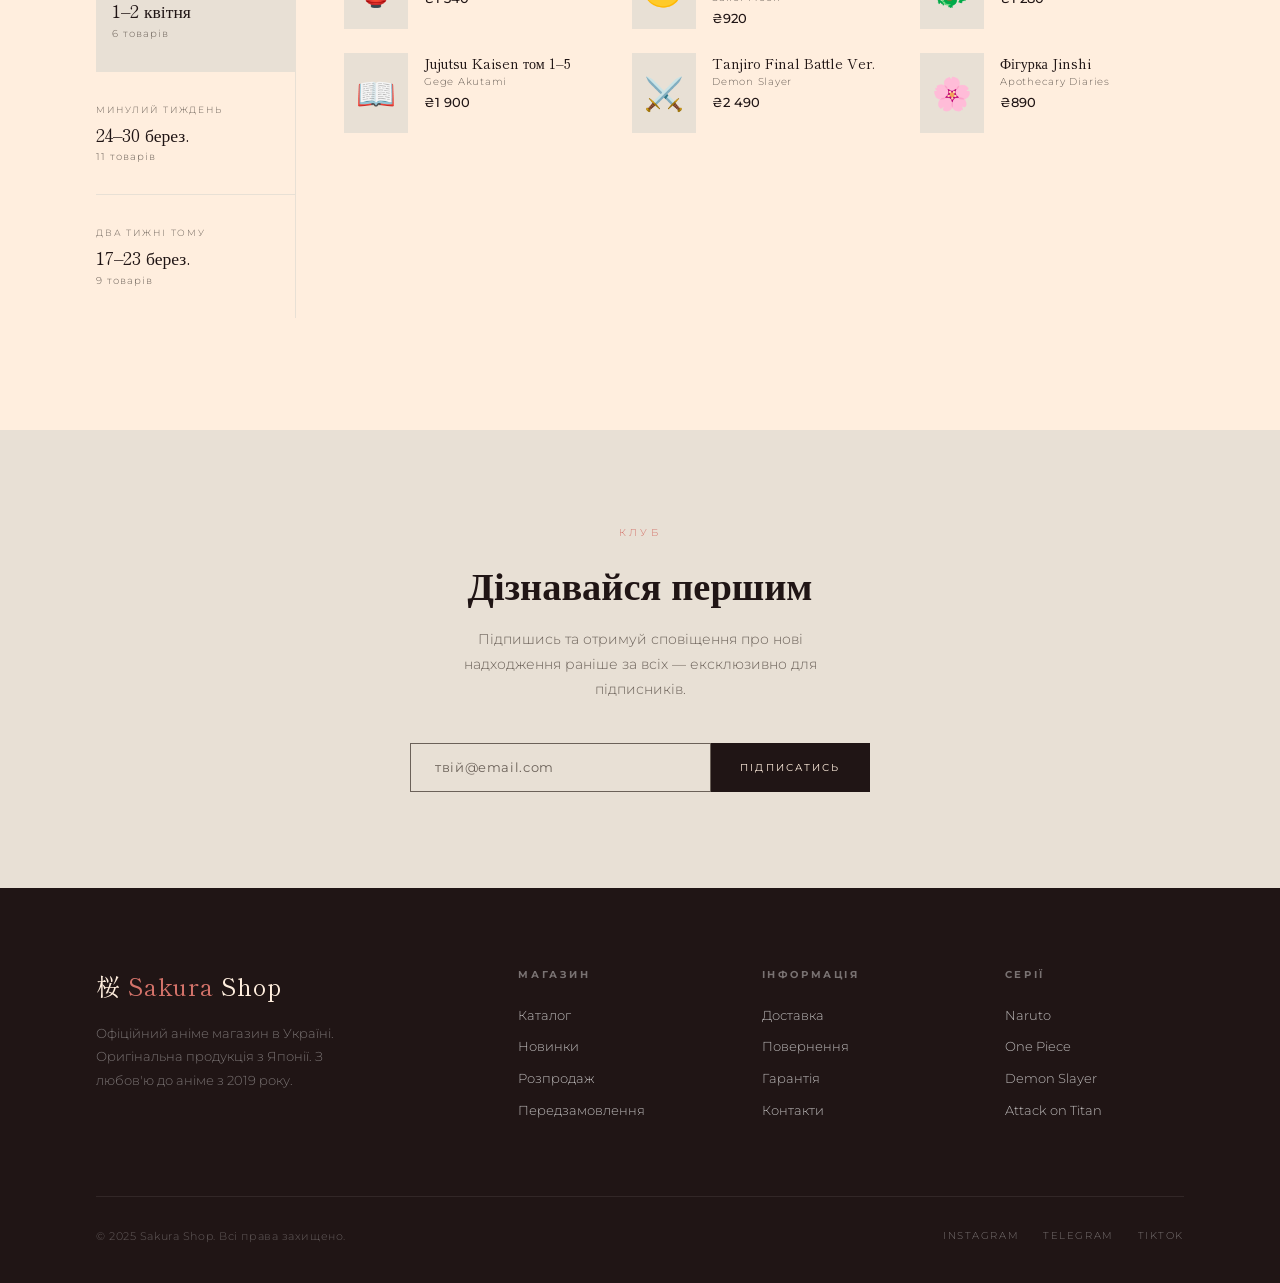
==== commit 92c4ff96: "Update news.html" ====
--- a/news.html
+++ b/news.html
@@ -8,7 +8,7 @@
   <link
     href="https://fonts.googleapis.com/css2?family=Shippori+Mincho:wght@400;700&family=Montserrat:wght@300;400;500&display=swap"
     rel="stylesheet">
-    <link rel="stylesheet" rel="news.css">
+    <link rel="stylesheet" href="news.css">
 
   
 </head>
--- a/news.css
+++ b/news.css
@@ -0,0 +1,1081 @@
+:root {
+      --ink: #201515;
+      --paper: #f7e8db;
+      --dust: #e8e0d5;
+      --blush: #d4736a;
+      --fog: #6b6159;
+      --white: #ffeede;
+    }
+
+    *,
+    *::before,
+    *::after {
+      box-sizing: border-box;
+      margin: 0;
+      padding: 0;
+    }
+
+    html {
+      scroll-behavior: smooth;
+    }
+
+    body {
+      background: var(--paper);
+      color: var(--ink);
+      font-family: 'Montserrat', sans-serif;
+      font-weight: 300;
+      overflow-x: hidden;
+    }
+
+    /* ─── HEADER ─── */
+    header {
+      position: fixed;
+      top: 0;
+      left: 0;
+      right: 0;
+      z-index: 100;
+      display: flex;
+      align-items: center;
+      justify-content: space-between;
+      padding: 1.6rem 4rem;
+      background: var(--paper);
+      border-bottom: 1px solid var(--dust);
+      animation: fadeDown 0.8s ease both;
+    }
+
+    .logo {
+      font-family: 'Shippori Mincho', serif;
+      font-size: 1.5rem;
+      letter-spacing: 0.04em;
+      color: var(--ink);
+      text-decoration: none;
+    }
+
+    .logo span {
+      color: var(--blush);
+    }
+
+    nav {
+      display: flex;
+      gap: 2.5rem;
+      list-style: none;
+    }
+
+    nav a {
+      font-size: 0.75rem;
+      letter-spacing: 0.18em;
+      text-transform: uppercase;
+      color: var(--fog);
+      text-decoration: none;
+      position: relative;
+      transition: color 0.3s;
+    }
+
+    nav a::after {
+      content: '';
+      position: absolute;
+      bottom: -2px;
+      left: 0;
+      width: 0;
+      height: 1px;
+      background: var(--blush);
+      transition: width 0.3s ease;
+    }
+
+    nav a:hover { color: var(--ink); }
+    nav a:hover::after { width: 100%; }
+    nav a.active { color: var(--ink); }
+    nav a.active::after { width: 100%; background: var(--blush); }
+
+    .nav-icon {
+      display: flex;
+      align-items: center;
+      gap: 1.6rem;
+    }
+
+    .nav-icon a {
+      color: var(--fog);
+      text-decoration: none;
+      font-size: 0.75rem;
+      letter-spacing: 0.12em;
+      text-transform: uppercase;
+      transition: color 0.3s;
+    }
+
+    .nav-icon a:hover { color: var(--blush); }
+
+    /* ─── CART ─── */
+    .cart-toggle { display: none; }
+
+    .cart-overlay {
+      position: fixed;
+      inset: 0;
+      background: rgba(26, 26, 26, 0.5);
+      z-index: 200;
+      opacity: 0;
+      pointer-events: none;
+      transition: opacity 0.4s;
+    }
+
+    .cart-toggle:checked ~ .cart-overlay {
+      opacity: 1;
+      pointer-events: all;
+    }
+
+    .cart-drawer {
+      position: fixed;
+      top: 0;
+      right: -420px;
+      width: 400px;
+      height: 100%;
+      background: var(--white);
+      z-index: 201;
+      padding: 2.5rem;
+      transition: right 0.4s cubic-bezier(0.4, 0, 0.2, 1);
+      overflow-y: auto;
+    }
+
+    .cart-toggle:checked ~ .cart-overlay .cart-drawer { right: 0; }
+
+    .cart-header {
+      display: flex;
+      align-items: center;
+      justify-content: space-between;
+      margin-bottom: 2rem;
+      padding-bottom: 1rem;
+      border-bottom: 1px solid var(--dust);
+    }
+
+    .cart-title {
+      font-family: 'Shippori Mincho', serif;
+      font-size: 1.3rem;
+    }
+
+    .cart-close {
+      font-size: 1.2rem;
+      cursor: pointer;
+      color: var(--fog);
+    }
+
+    .cart-item {
+      display: flex;
+      gap: 1rem;
+      padding: 1rem 0;
+      border-bottom: 1px solid var(--dust);
+    }
+
+    .cart-item-img {
+      width: 70px;
+      height: 90px;
+      background: var(--dust);
+      display: flex;
+      align-items: center;
+      justify-content: center;
+      font-size: 2.5rem;
+      flex-shrink: 0;
+    }
+
+    .cart-item-info { flex: 1; }
+
+    .cart-item-name {
+      font-family: 'Shippori Mincho', serif;
+      font-size: 0.95rem;
+      margin-bottom: 0.3rem;
+    }
+
+    .cart-item-series {
+      font-size: 0.65rem;
+      color: var(--fog);
+      letter-spacing: 0.05em;
+      margin-bottom: 0.5rem;
+    }
+
+    .cart-item-price { font-size: 0.9rem; font-weight: 500; }
+
+    .cart-total {
+      display: flex;
+      justify-content: space-between;
+      padding: 1.5rem 0;
+      font-family: 'Shippori Mincho', serif;
+      font-size: 1.1rem;
+      border-top: 1px solid var(--dust);
+      margin-top: 1rem;
+    }
+
+    /* ─── PAGE HERO ─── */
+    .page-hero {
+      padding-top: 90px;
+      background: var(--dust);
+      display: grid;
+      grid-template-columns: 1fr 1fr;
+      min-height: 52vh;
+      overflow: hidden;
+      animation: fadeLeft 1s ease 0.3s both;
+    }
+
+    .page-hero-text {
+      display: flex;
+      flex-direction: column;
+      justify-content: center;
+      padding: 5rem 4rem 5rem 6rem;
+    }
+
+    .hero-label {
+      font-size: 0.65rem;
+      letter-spacing: 0.3em;
+      text-transform: uppercase;
+      color: var(--blush);
+      margin-bottom: 1.6rem;
+    }
+
+    .page-hero-title {
+      font-family: 'Shippori Mincho', serif;
+      font-size: clamp(2.6rem, 4.5vw, 4.2rem);
+      line-height: 1.15;
+      font-weight: 700;
+      margin-bottom: 1.4rem;
+    }
+
+    .page-hero-title em {
+      font-style: normal;
+      color: var(--blush);
+    }
+
+    .page-hero-sub {
+      font-size: 0.88rem;
+      line-height: 1.8;
+      color: var(--fog);
+      max-width: 360px;
+      margin-bottom: 2.5rem;
+    }
+
+    .page-hero-visual {
+      position: relative;
+      overflow: hidden;
+      background: var(--ink);
+      display: flex;
+      align-items: center;
+      justify-content: center;
+      animation: fadeRight 1s ease 0.3s both;
+    }
+
+    .page-hero-bg {
+      position: absolute;
+      font-family: 'Shippori Mincho', serif;
+      font-size: 18vw;
+      color: rgba(255,255,255,0.04);
+      top: 50%;
+      left: 50%;
+      transform: translate(-50%, -50%);
+      white-space: nowrap;
+      pointer-events: none;
+      user-select: none;
+    }
+
+    .page-hero-cards {
+      display: flex;
+      gap: 1.5rem;
+      z-index: 2;
+      align-items: flex-end;
+    }
+
+    .phc {
+      background: var(--white);
+      padding: 1.2rem;
+      text-align: center;
+      border: 1px solid var(--dust);
+      animation: float 4s ease-in-out infinite;
+    }
+
+    .phc:nth-child(2) {
+      animation-delay: 1.5s;
+      margin-bottom: 2rem;
+    }
+
+    .phc-emoji { font-size: 4rem; display: block; margin-bottom: 0.8rem; }
+
+    .phc-label {
+      font-size: 0.55rem;
+      letter-spacing: 0.2em;
+      text-transform: uppercase;
+      color: var(--fog);
+    }
+
+    .phc-price {
+      font-size: 0.8rem;
+      font-weight: 500;
+      color: var(--ink);
+      margin-top: 0.4rem;
+    }
+
+    .page-hero-badge {
+      position: absolute;
+      top: 2.5rem;
+      right: 2.5rem;
+      background: var(--blush);
+      color: var(--white);
+      font-size: 0.6rem;
+      letter-spacing: 0.2em;
+      text-transform: uppercase;
+      padding: 0.6rem 1rem;
+      z-index: 3;
+    }
+
+    /* ─── MARQUEE ─── */
+    .marquee-wrap {
+      border-top: 1px solid var(--dust);
+      border-bottom: 1px solid var(--dust);
+      overflow: hidden;
+      padding: 0.9rem 0;
+      background: var(--white);
+    }
+
+    .marquee-track {
+      display: flex;
+      gap: 4rem;
+      animation: marquee 22s linear infinite;
+      width: max-content;
+    }
+
+    .marquee-item {
+      font-size: 0.65rem;
+      letter-spacing: 0.3em;
+      text-transform: uppercase;
+      color: var(--fog);
+      white-space: nowrap;
+      display: flex;
+      align-items: center;
+      gap: 1.5rem;
+    }
+
+    .marquee-dot {
+      width: 4px;
+      height: 4px;
+      background: var(--blush);
+      border-radius: 50%;
+      flex-shrink: 0;
+    }
+
+    /* ─── FILTER BAR ─── */
+    .filter-section {
+      padding: 0 6rem;
+      background: var(--paper);
+    }
+
+    /* Radio filter */
+    .filter-radio { display: none; }
+
+    .filter-bar {
+      display: flex;
+      align-items: center;
+      gap: 0;
+      border-bottom: 1px solid var(--dust);
+      padding: 3rem 0 0;
+    }
+
+    .filter-lbl-text {
+      font-size: 0.65rem;
+      letter-spacing: 0.25em;
+      text-transform: uppercase;
+      color: var(--fog);
+      margin-right: 2rem;
+      padding-bottom: 1rem;
+      white-space: nowrap;
+    }
+
+    .filter-label {
+      font-size: 0.7rem;
+      letter-spacing: 0.2em;
+      text-transform: uppercase;
+      padding: 0.9rem 1.6rem;
+      cursor: pointer;
+      color: var(--fog);
+      border-bottom: 2px solid transparent;
+      margin-bottom: -1px;
+      transition: color 0.3s;
+    }
+
+    #f1:checked ~ .filter-section .fb1,
+    #f2:checked ~ .filter-section .fb2,
+    #f3:checked ~ .filter-section .fb3,
+    #f4:checked ~ .filter-section .fb4,
+    #f5:checked ~ .filter-section .fb5 {
+      color: var(--ink);
+      border-bottom-color: var(--blush);
+    }
+
+    /* ─── SORT ─── */
+    .sort-row {
+      display: flex;
+      align-items: center;
+      justify-content: space-between;
+      padding: 1.8rem 6rem;
+      border-bottom: 1px solid var(--dust);
+      background: var(--paper);
+    }
+
+    .sort-count {
+      font-size: 0.7rem;
+      letter-spacing: 0.15em;
+      text-transform: uppercase;
+      color: var(--fog);
+    }
+
+    .sort-count span {
+      color: var(--ink);
+      font-weight: 500;
+    }
+
+    .sort-options {
+      display: flex;
+      gap: 0.5rem;
+      align-items: center;
+    }
+
+    .sort-lbl-text {
+      font-size: 0.65rem;
+      letter-spacing: 0.2em;
+      text-transform: uppercase;
+      color: var(--fog);
+      margin-right: 0.8rem;
+    }
+
+    /* sort radio */
+    .sort-radio { display: none; }
+
+    .sort-btn {
+      font-size: 0.65rem;
+      letter-spacing: 0.15em;
+      text-transform: uppercase;
+      padding: 0.5rem 1rem;
+      cursor: pointer;
+      color: var(--fog);
+      border: 1px solid var(--dust);
+      background: transparent;
+      font-family: 'Montserrat', sans-serif;
+      transition: color 0.3s, border-color 0.3s, background 0.3s;
+    }
+
+    #s1:checked ~ .sort-row .sb1,
+    #s2:checked ~ .sort-row .sb2,
+    #s3:checked ~ .sort-row .sb3 {
+      color: var(--ink);
+      border-color: var(--ink);
+      background: var(--dust);
+    }
+
+    /* ─── NEW ARRIVALS GRID ─── */
+    .new-section {
+      padding: 4rem 6rem 7rem;
+      background: var(--paper);
+    }
+
+    /* Panel system same as products */
+    .panel-radio { display: none; }
+
+    .new-grid-all,
+    .new-grid-fig,
+    .new-grid-manga,
+    .new-grid-cloth,
+    .new-grid-acc {
+      display: none;
+    }
+
+    #f1:checked ~ .new-section .new-grid-all { display: grid; }
+    #f2:checked ~ .new-section .new-grid-fig { display: grid; }
+    #f3:checked ~ .new-section .new-grid-manga { display: grid; }
+    #f4:checked ~ .new-section .new-grid-cloth { display: grid; }
+    #f5:checked ~ .new-section .new-grid-acc { display: grid; }
+
+    .new-grid-all,
+    .new-grid-fig,
+    .new-grid-manga,
+    .new-grid-cloth,
+    .new-grid-acc {
+      grid-template-columns: repeat(4, 1fr);
+      gap: 2rem;
+    }
+
+    /* Product card (same style) */
+    .product-card {
+      text-decoration: none;
+      color: var(--ink);
+      display: block;
+    }
+
+    .product-img {
+      aspect-ratio: 3/4;
+      background: var(--dust);
+      display: flex;
+      align-items: center;
+      justify-content: center;
+      font-size: 5rem;
+      margin-bottom: 1.2rem;
+      overflow: hidden;
+      position: relative;
+      transition: box-shadow 0.4s;
+    }
+
+    .product-card:hover .product-img {
+      box-shadow: 6px 6px 0 var(--ink);
+    }
+
+    .product-badge {
+      position: absolute;
+      top: 1rem;
+      left: 1rem;
+      background: var(--blush);
+      color: var(--white);
+      font-size: 0.55rem;
+      letter-spacing: 0.2em;
+      text-transform: uppercase;
+      padding: 0.3rem 0.6rem;
+      z-index: 2;
+    }
+
+    .product-badge.new-badge {
+      background: var(--ink);
+    }
+
+    .product-wishlist {
+      position: absolute;
+      top: 1rem;
+      right: 1rem;
+      width: 34px;
+      height: 34px;
+      background: var(--white);
+      border: 1px solid var(--dust);
+      display: flex;
+      align-items: center;
+      justify-content: center;
+      font-size: 1rem;
+      opacity: 0;
+      transition: opacity 0.3s;
+      z-index: 2;
+    }
+
+    .product-card:hover .product-wishlist { opacity: 1; }
+
+    /* Wishlist toggle */
+    .wish-toggle { display: none; }
+    .wish-toggle:checked ~ .product-img .product-wishlist { opacity: 1; color: var(--blush); }
+
+    .product-name {
+      font-family: 'Shippori Mincho', serif;
+      font-size: 1rem;
+      margin-bottom: 0.3rem;
+    }
+
+    .product-series {
+      font-size: 0.65rem;
+      letter-spacing: 0.1em;
+      color: var(--fog);
+      margin-bottom: 0.7rem;
+    }
+
+    .product-price { font-size: 0.9rem; font-weight: 500; }
+
+    .product-price s {
+      color: var(--fog);
+      font-weight: 300;
+      margin-right: 0.4rem;
+      font-size: 0.8rem;
+    }
+
+    /* ─── ARRIVAL DATE TAG ─── */
+    .arrival-date {
+      font-size: 0.58rem;
+      letter-spacing: 0.15em;
+      text-transform: uppercase;
+      color: var(--blush);
+      margin-bottom: 0.3rem;
+    }
+
+    /* ─── WEEKLY HIGHLIGHT ─── */
+    .weekly-section {
+      padding: 0 6rem 7rem;
+      background: var(--paper);
+    }
+
+    .weekly-inner {
+      display: grid;
+      grid-template-columns: 1fr 1fr;
+      background: var(--dust);
+      overflow: hidden;
+    }
+
+    .weekly-img {
+      background: var(--ink);
+      display: flex;
+      align-items: center;
+      justify-content: center;
+      font-size: 11rem;
+      min-height: 480px;
+      position: relative;
+      overflow: hidden;
+    }
+
+    .weekly-bg-text {
+      position: absolute;
+      font-family: 'Shippori Mincho', serif;
+      font-size: 18vw;
+      color: rgba(255,255,255,0.04);
+      top: 50%;
+      left: 50%;
+      transform: translate(-50%, -50%);
+      pointer-events: none;
+      user-select: none;
+    }
+
+    .weekly-emoji {
+      z-index: 2;
+      animation: float 4s ease-in-out infinite;
+    }
+
+    .weekly-info {
+      display: flex;
+      flex-direction: column;
+      justify-content: center;
+      padding: 4rem 4.5rem;
+    }
+
+    .weekly-label {
+      font-size: 0.65rem;
+      letter-spacing: 0.3em;
+      text-transform: uppercase;
+      color: var(--blush);
+      margin-bottom: 1.2rem;
+    }
+
+    .weekly-title {
+      font-family: 'Shippori Mincho', serif;
+      font-size: clamp(1.8rem, 2.5vw, 2.6rem);
+      font-weight: 700;
+      margin-bottom: 0.6rem;
+      line-height: 1.2;
+    }
+
+    .weekly-series {
+      font-size: 0.65rem;
+      letter-spacing: 0.1em;
+      color: var(--fog);
+      margin-bottom: 1.2rem;
+    }
+
+    .weekly-desc {
+      font-size: 0.86rem;
+      line-height: 1.8;
+      color: var(--fog);
+      max-width: 340px;
+      margin-bottom: 2.5rem;
+    }
+
+    .weekly-price-row {
+      display: flex;
+      align-items: baseline;
+      gap: 1rem;
+      margin-bottom: 2.5rem;
+    }
+
+    .weekly-price {
+      font-family: 'Shippori Mincho', serif;
+      font-size: 2rem;
+    }
+
+    .weekly-price-old {
+      font-size: 0.9rem;
+      color: var(--fog);
+      text-decoration: line-through;
+    }
+
+    .weekly-stock {
+      font-size: 0.6rem;
+      letter-spacing: 0.2em;
+      text-transform: uppercase;
+      color: var(--fog);
+      border: 1px solid var(--dust);
+      padding: 0.35rem 0.8rem;
+      display: inline-block;
+      margin-bottom: 2rem;
+    }
+
+    .btn-primary {
+      display: inline-block;
+      background: var(--ink);
+      color: var(--white);
+      padding: 1rem 2.4rem;
+      font-size: 0.7rem;
+      letter-spacing: 0.2em;
+      text-transform: uppercase;
+      text-decoration: none;
+      border: 2px solid var(--ink);
+      transition: background 0.3s, color 0.3s;
+      cursor: pointer;
+    }
+
+    .btn-primary:hover {
+      background: transparent;
+      color: var(--ink);
+    }
+
+    .btn-outline {
+      display: inline-block;
+      background: transparent;
+      color: var(--ink);
+      padding: 1rem 2.4rem;
+      font-size: 0.7rem;
+      letter-spacing: 0.2em;
+      text-transform: uppercase;
+      text-decoration: none;
+      border: 2px solid var(--dust);
+      margin-left: 1rem;
+      transition: border-color 0.3s;
+    }
+
+    .btn-outline:hover { border-color: var(--ink); }
+
+    /* ─── TIMELINE ─── */
+    .timeline-section {
+      padding: 7rem 6rem;
+      background: var(--white);
+    }
+
+    .section-label {
+      font-size: 0.65rem;
+      letter-spacing: 0.3em;
+      text-transform: uppercase;
+      color: var(--blush);
+      margin-bottom: 1rem;
+    }
+
+    .section-title {
+      font-family: 'Shippori Mincho', serif;
+      font-size: clamp(1.8rem, 3vw, 2.8rem);
+      margin-bottom: 3.5rem;
+      font-weight: 700;
+    }
+
+    .timeline {
+      display: grid;
+      grid-template-columns: 200px 1fr;
+      gap: 0;
+    }
+
+    .timeline-col-dates {
+      border-right: 1px solid var(--dust);
+    }
+
+    .timeline-date-item {
+      padding: 2rem 2rem 2rem 0;
+      border-bottom: 1px solid var(--dust);
+      cursor: pointer;
+    }
+
+    .timeline-date-item:last-child { border-bottom: none; }
+
+    .tdi-week {
+      font-size: 0.58rem;
+      letter-spacing: 0.2em;
+      text-transform: uppercase;
+      color: var(--fog);
+      margin-bottom: 0.4rem;
+    }
+
+    .tdi-date {
+      font-family: 'Shippori Mincho', serif;
+      font-size: 1.1rem;
+      color: var(--ink);
+    }
+
+    .tdi-count {
+      font-size: 0.6rem;
+      letter-spacing: 0.1em;
+      color: var(--fog);
+      margin-top: 0.3rem;
+    }
+
+    /* radio-based timeline */
+    .tl-radio { display: none; }
+
+    .timeline-date-item {
+      transition: background 0.3s;
+    }
+
+    #tl1:checked ~ .timeline-section .tdi1,
+    #tl2:checked ~ .timeline-section .tdi2,
+    #tl3:checked ~ .timeline-section .tdi3 {
+      background: var(--dust);
+      padding-left: 1rem;
+    }
+
+    .timeline-date-item label {
+      display: block;
+      cursor: pointer;
+    }
+
+    .timeline-col-items {
+      padding-left: 3rem;
+    }
+
+    .tl-panel { display: none; }
+
+    #tl1:checked ~ .timeline-section .tlp1 { display: block; }
+    #tl2:checked ~ .timeline-section .tlp2 { display: block; }
+    #tl3:checked ~ .timeline-section .tlp3 { display: block; }
+
+    .tl-items-grid {
+      display: grid;
+      grid-template-columns: repeat(3, 1fr);
+      gap: 1.5rem;
+    }
+
+    .tl-item {
+      display: flex;
+      gap: 1rem;
+      align-items: flex-start;
+    }
+
+    .tl-item-img {
+      width: 64px;
+      height: 80px;
+      background: var(--dust);
+      display: flex;
+      align-items: center;
+      justify-content: center;
+      font-size: 2rem;
+      flex-shrink: 0;
+    }
+
+    .tl-item-info { flex: 1; }
+
+    .tl-item-name {
+      font-family: 'Shippori Mincho', serif;
+      font-size: 0.88rem;
+      margin-bottom: 0.2rem;
+    }
+
+    .tl-item-series {
+      font-size: 0.6rem;
+      color: var(--fog);
+      letter-spacing: 0.08em;
+      margin-bottom: 0.4rem;
+    }
+
+    .tl-item-price { font-size: 0.82rem; font-weight: 500; }
+
+    /* ─── NEWSLETTER ─── */
+    .newsletter {
+      text-align: center;
+      background: var(--dust);
+      padding: 6rem 4rem;
+    }
+
+    .newsletter .section-title { margin-bottom: 1rem; }
+
+    .newsletter p {
+      color: var(--fog);
+      font-size: 0.88rem;
+      line-height: 1.8;
+      max-width: 420px;
+      margin: 0 auto 2.5rem;
+    }
+
+    .email-row {
+      display: flex;
+      max-width: 460px;
+      margin: 0 auto;
+    }
+
+    .email-row input {
+      flex: 1;
+      padding: 1rem 1.5rem;
+      border: 1px solid var(--fog);
+      background: transparent;
+      font-family: 'Montserrat', sans-serif;
+      font-size: 0.8rem;
+      color: var(--ink);
+      outline: none;
+      transition: border-color 0.3s;
+    }
+
+    .email-row input:focus { border-color: var(--ink); }
+
+    .email-row input::placeholder {
+      color: var(--fog);
+      letter-spacing: 0.05em;
+    }
+
+    .email-row button {
+      padding: 1rem 1.8rem;
+      background: var(--ink);
+      color: var(--white);
+      border: 1px solid var(--ink);
+      font-family: 'Montserrat', sans-serif;
+      font-size: 0.65rem;
+      letter-spacing: 0.2em;
+      text-transform: uppercase;
+      cursor: pointer;
+      transition: background 0.3s, color 0.3s;
+    }
+
+    .email-row button:hover {
+      background: var(--blush);
+      border-color: var(--blush);
+    }
+
+    /* ─── FOOTER ─── */
+    footer {
+      background: var(--ink);
+      color: var(--white);
+      padding: 5rem 6rem 2.5rem;
+    }
+
+    .footer-grid {
+      display: grid;
+      grid-template-columns: 2fr 1fr 1fr 1fr;
+      gap: 4rem;
+      margin-bottom: 4rem;
+    }
+
+    .footer-brand .logo { color: var(--white); }
+
+    .footer-desc {
+      font-size: 0.82rem;
+      color: rgba(255, 255, 255, 0.4);
+      line-height: 1.8;
+      margin-top: 1.2rem;
+      max-width: 240px;
+    }
+
+    .footer-col h4 {
+      font-size: 0.65rem;
+      letter-spacing: 0.25em;
+      text-transform: uppercase;
+      color: rgba(255, 255, 255, 0.4);
+      margin-bottom: 1.5rem;
+    }
+
+    .footer-col ul { list-style: none; }
+    .footer-col ul li { margin-bottom: 0.8rem; }
+
+    .footer-col ul a {
+      font-size: 0.82rem;
+      color: rgba(255, 255, 255, 0.7);
+      text-decoration: none;
+      transition: color 0.3s;
+    }
+
+    .footer-col ul a:hover { color: var(--blush); }
+
+    .footer-bottom {
+      display: flex;
+      align-items: center;
+      justify-content: space-between;
+      padding-top: 2rem;
+      border-top: 1px solid rgba(255, 255, 255, 0.08);
+      font-size: 0.7rem;
+      color: rgba(255, 255, 255, 0.3);
+      letter-spacing: 0.05em;
+    }
+
+    .socials { display: flex; gap: 1.5rem; }
+
+    .socials a {
+      color: rgba(255, 255, 255, 0.4);
+      text-decoration: none;
+      font-size: 0.65rem;
+      letter-spacing: 0.15em;
+      text-transform: uppercase;
+      transition: color 0.3s;
+    }
+
+    .socials a:hover { color: var(--blush); }
+
+    /* ─── SCROLLBAR ─── */
+    ::-webkit-scrollbar { width: 4px; }
+    ::-webkit-scrollbar-track { background: var(--paper); }
+    ::-webkit-scrollbar-thumb { background: var(--dust); }
+    ::-webkit-scrollbar-thumb:hover { background: var(--fog); }
+
+    /* ─── TOOLTIP ─── */
+    [data-tip] { position: relative; }
+
+    [data-tip]::before {
+      content: attr(data-tip);
+      position: absolute;
+      bottom: calc(100% + 8px);
+      left: 50%;
+      transform: translateX(-50%);
+      background: var(--ink);
+      color: var(--white);
+      font-size: 0.6rem;
+      letter-spacing: 0.1em;
+      padding: 0.3rem 0.6rem;
+      white-space: nowrap;
+      opacity: 0;
+      pointer-events: none;
+      transition: opacity 0.2s;
+    }
+
+    [data-tip]:hover::before { opacity: 1; }
+
+    /* ─── ANIMATIONS ─── */
+    @keyframes fadeDown {
+      from { opacity: 0; transform: translateY(-20px); }
+      to { opacity: 1; transform: translateY(0); }
+    }
+
+    @keyframes fadeLeft {
+      from { opacity: 0; transform: translateX(-30px); }
+      to { opacity: 1; transform: translateX(0); }
+    }
+
+    @keyframes fadeRight {
+      from { opacity: 0; transform: translateX(30px); }
+      to { opacity: 1; transform: translateX(0); }
+    }
+
+    @keyframes float {
+      0%, 100% { transform: translateY(0); }
+      50% { transform: translateY(-14px); }
+    }
+
+    @keyframes marquee {
+      from { transform: translateX(0); }
+      to { transform: translateX(-50%); }
+    }
+
+    /* ─── MOBILE ─── */
+    @media (max-width: 900px) {
+      header { padding: 1.2rem 2rem; }
+      nav { display: none; }
+
+      .page-hero { grid-template-columns: 1fr; }
+      .page-hero-visual { min-height: 40vh; }
+      .page-hero-text { padding: 3rem 2rem; }
+
+      .filter-section,
+      .sort-row { padding-left: 2rem; padding-right: 2rem; }
+
+      .new-section,
+      .weekly-section,
+      .timeline-section { padding-left: 2rem; padding-right: 2rem; }
+
+      .new-grid-all,
+      .new-grid-fig,
+      .new-grid-manga,
+      .new-grid-cloth,
+      .new-grid-acc { grid-template-columns: repeat(2, 1fr) !important; }
+
+      .weekly-inner { grid-template-columns: 1fr; }
+      .weekly-img { min-height: 260px; }
+
+      .timeline { grid-template-columns: 1fr; }
+      .timeline-col-dates { border-right: none; border-bottom: 1px solid var(--dust); display: flex; overflow-x: auto; }
+      .timeline-date-item { border-bottom: none; border-right: 1px solid var(--dust); flex-shrink: 0; }
+      .timeline-col-items { padding-left: 0; padding-top: 2rem; }
+      .tl-items-grid { grid-template-columns: 1fr; }
+
+      .footer-grid { grid-template-columns: 1fr; gap: 2rem; }
+    }
+
